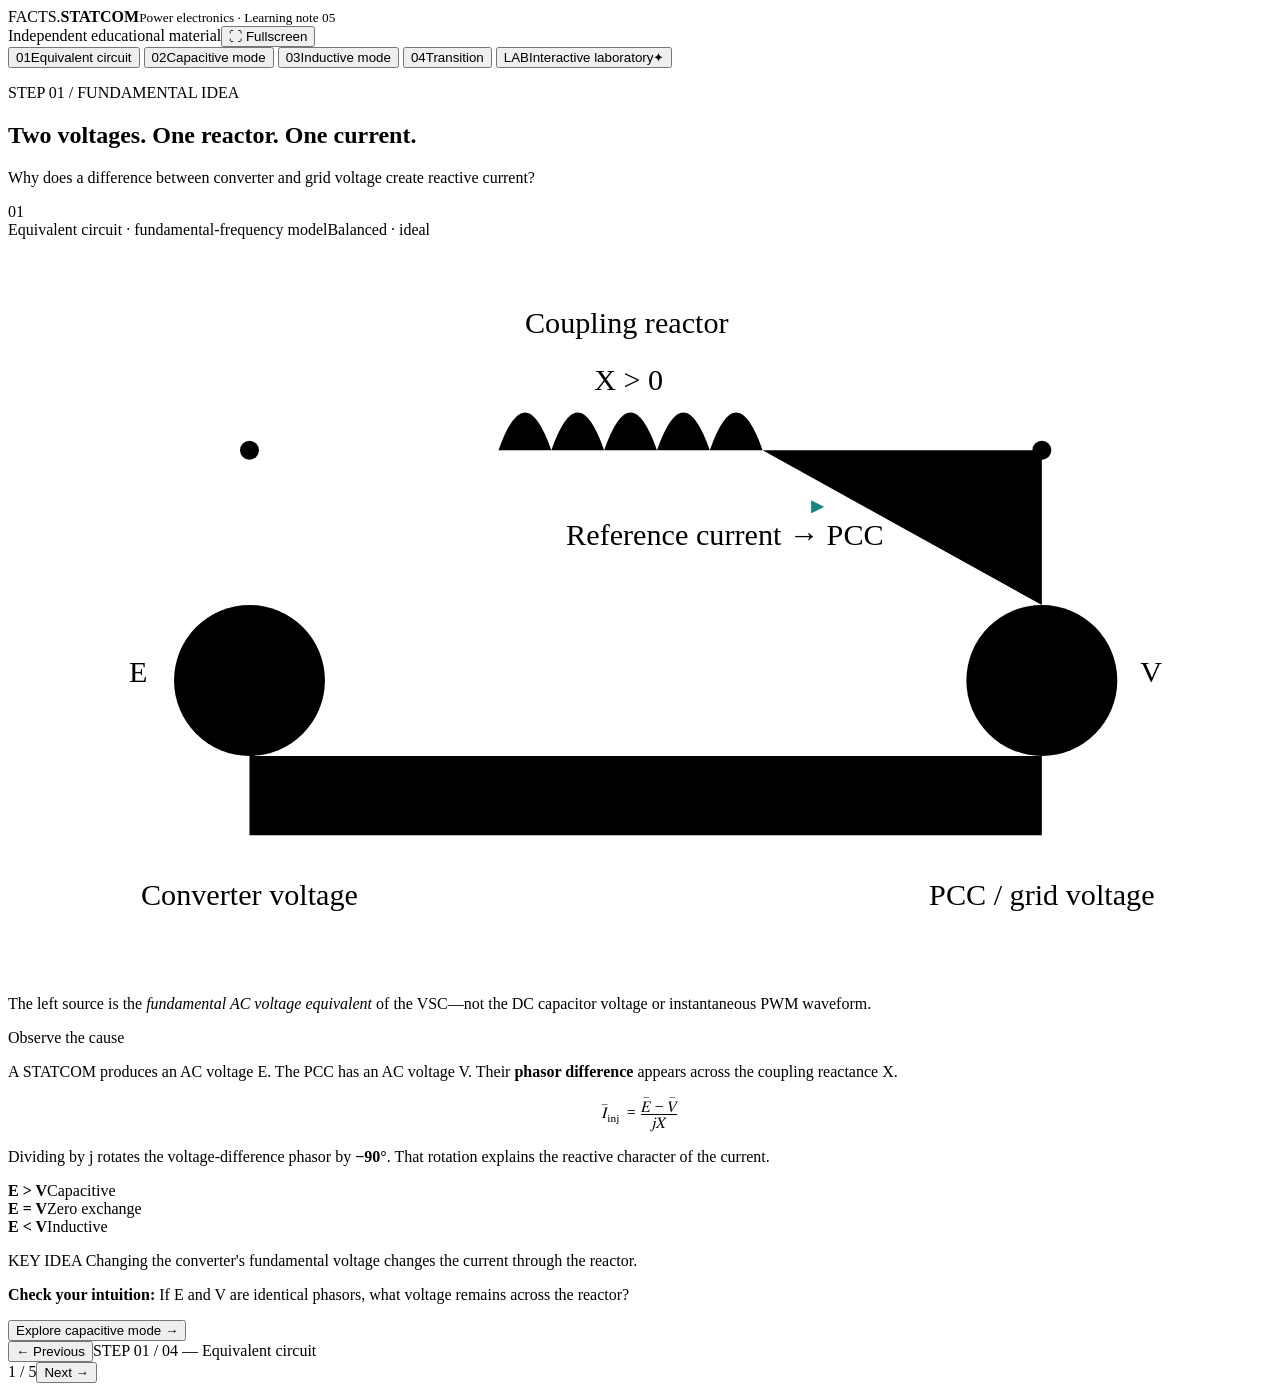
==== docs/statcom-capacitive-inductive/source/template.html @ b9e39ce7 "Add four-step illustrated STATCOM lesson and reusable offline HTML lab source" ====
<!doctype html>
<html lang="en">
<head>
<meta charset="utf-8">
<meta name="viewport" content="width=device-width, initial-scale=1, viewport-fit=cover">
<meta name="color-scheme" content="light">
<meta name="description" content="Standalone, offline four-step STATCOM lesson with a synchronized interactive circuit, phasors, and fundamental waveforms.">
<title>Understanding STATCOM · Capacitive &amp; Inductive Operation</title>
<style>
/* INLINE_STYLES */
</style>
</head>
<body>
<div class="app-shell">
<header class="masthead">
  <div class="brand" aria-label="FACTS engineering learning note"><span class="brand-block">FACTS<span class="brand-dot">.</span></span><span class="brand-copy"><b>STATCOM</b><small>Power electronics · Learning note 05</small></span></div>
  <div class="masthead-right"><span class="independent">Independent educational material</span><button class="top-action" id="btn-fullscreen" type="button" title="Toggle fullscreen">⛶ <span>Fullscreen</span></button></div>
</header>
<nav class="lesson-nav" aria-label="Lesson sections">
  <button class="nav-step active" data-section="0" aria-current="step"><span class="nav-num">01</span><span>Equivalent circuit</span></button>
  <button class="nav-step" data-section="1"><span class="nav-num">02</span><span>Capacitive mode</span></button>
  <button class="nav-step" data-section="2"><span class="nav-num">03</span><span>Inductive mode</span></button>
  <button class="nav-step" data-section="3"><span class="nav-num">04</span><span>Transition</span></button>
  <button class="nav-step lab-nav" data-section="4"><span class="nav-num">LAB</span><span>Interactive laboratory</span><span class="lab-star">✦</span></button>
</nav>
<main class="main" id="content">
<!-- SECTION 1 -->
<section class="lesson-section active" data-section="0" aria-labelledby="title-step1">
  <div class="section-head"><div><p class="eyebrow">STEP 01 / FUNDAMENTAL IDEA</p><h1 id="title-step1">Two voltages. One reactor. One current.</h1><p class="question">Why does a difference between converter and grid voltage create reactive current?</p></div><span class="step-icon">01</span></div>
  <div class="two-cols large-left">
    <article class="surface circuit-intro"><div class="surface-title"><span>Equivalent circuit · fundamental-frequency model</span><span class="muted-tag">Balanced · ideal</span></div><svg class="intro-circuit" viewBox="0 0 670 390" role="img" aria-label="Equivalent circuit with converter fundamental source E on the left, coupling inductor X in series, and PCC source V on the right sharing the ground return">
      <defs><marker id="ref-arrow-step" viewBox="0 0 10 10" refX="9" refY="5" markerWidth="7" markerHeight="7" orient="auto-start-reverse"><path d="M0 0 L10 5 L0 10z" fill="#16877c"/></marker></defs>
      <g class="intro-wire"><path d="M128 112 H260 M400 112 H548 V194 M128 112 V194 M128 274 V316 H548 V274" /></g>
      <path class="intro-coil" d="M260 112 Q274 72 288 112 Q302 72 316 112 Q330 72 344 112 Q358 72 372 112 Q386 72 400 112" />
      <circle cx="128" cy="234" r="40" class="source-disc"/><circle cx="548" cy="234" r="40" class="source-disc"/>
      <path class="intro-sine" d="M103 234 C111 209 119 209 128 234 S145 259 153 234 M523 234 C531 209 539 209 548 234 S565 259 573 234"/>
      <circle class="elect-node" cx="128" cy="112" r="5"/><circle class="elect-node" cx="548" cy="112" r="5"/>
      <path d="M338 142 H432" class="intro-current" marker-end="url(#ref-arrow-step)"/>
      <text class="svg-body" x="380" y="162" text-anchor="middle">Reference current → PCC</text>
      <text class="svg-label" x="328" y="50" text-anchor="middle">Coupling reactor</text>
      <text class="svg-math" x="329" y="80" text-anchor="middle">X &gt; 0</text>
      <text class="svg-label" x="128" y="353" text-anchor="middle">Converter voltage</text>
      <text class="svg-label" x="548" y="353" text-anchor="middle">PCC / grid voltage</text>
      <text class="svg-math" x="69" y="235" text-anchor="middle">E</text><text class="svg-math" x="606" y="235" text-anchor="middle">V</text>
      <text class="svg-body" x="340" y="303" text-anchor="middle">Common reference / return</text>
    </svg><p class="figure-note">The left source is the <em>fundamental AC voltage equivalent</em> of the VSC—not the DC capacitor voltage or instantaneous PWM waveform.</p></article>
    <div class="explain-column">
      <article class="surface lesson-body"><div class="mini-eyebrow">Observe the cause</div><p>A STATCOM produces an AC voltage <span class="var">E</span>. The PCC has an AC voltage <span class="var">V</span>. Their <b>phasor difference</b> appears across the coupling reactance <span class="var">X</span>.</p>
        <div class="formula"><math display="block"><mrow><msub><mover><mi>I</mi><mo>¯</mo></mover><mtext>inj</mtext></msub><mo>=</mo><mfrac><mrow><mover><mi>E</mi><mo>¯</mo></mover><mo>−</mo><mover><mi>V</mi><mo>¯</mo></mover></mrow><mrow><mi>j</mi><mi>X</mi></mrow></mfrac></mrow></math></div>
        <p>Dividing by <span class="var">j</span> rotates the voltage-difference phasor by <b>−90°</b>. That rotation explains the reactive character of the current.</p></article>
      <div class="three-signs"><div><strong><span class="var">E</span> &gt; <span class="var">V</span></strong><span class="mode-cap">Capacitive</span></div><div><strong><span class="var">E</span> = <span class="var">V</span></strong><span>Zero exchange</span></div><div><strong><span class="var">E</span> &lt; <span class="var">V</span></strong><span class="mode-ind">Inductive</span></div></div>
      <p class="key-point"><span class="key-mark">KEY IDEA</span> Changing the converter's fundamental voltage changes the current through the reactor.</p>
    </div>
  </div>
  <div class="action-strip"><p><b>Check your intuition:</b> If <span class="var">E</span> and <span class="var">V</span> are identical phasors, what voltage remains across the reactor?</p><button class="next-inline" data-next="1">Explore capacitive mode <span aria-hidden="true">→</span></button></div>
</section>
<!-- SECTION 2 -->
<section class="lesson-section" data-section="1" aria-labelledby="title-step2" hidden>
  <div class="section-head"><div><p class="eyebrow">STEP 02 / INJECTION</p><h1 id="title-step2">Higher converter voltage → capacitive support</h1><p class="question">Why does the STATCOM supply reactive power when <span class="var">E</span> is greater than <span class="var">V</span>?</p></div><span class="mode-pill capacitive">CAPACITIVE · Q &gt; 0</span></div>
  <div class="case-banner"><div><small>CONVERTER</small><strong><span class="var">E</span> = 1.10 <span class="unit">pu</span></strong></div><div><small>PCC</small><strong><span class="var">V</span> = 1.00 <span class="unit">pu</span></strong></div><div><small>REACTANCE</small><strong><span class="var">X</span> = 0.20 <span class="unit">pu</span></strong></div><div><small>REACTIVE POWER</small><strong class="good"><span class="var">Q</span><sub>inj</sub> = +0.50 <span class="unit">pu</span></strong></div></div>
  <div class="two-figures"><figure class="surface teaching-figure"><figcaption>01 <b>Watch the phasors</b><span>Injected current points down (−90°).</span></figcaption><img src="__ASSET_PHASOR_CAPACITIVE__" alt="Original capacitive phasor diagram, E longer than V and injected current along negative imaginary axis" loading="lazy"></figure><figure class="surface teaching-figure"><figcaption>02 <b>Watch the waveforms</b><span>Current is shifted −90° from PCC voltage.</span></figcaption><img src="__ASSET_WAVEFORMS_CAPACITIVE__" alt="Original fundamental waveforms in capacitive operation with converter voltage amplitude above PCC voltage" loading="lazy"></figure></div>
  <div class="interpretation"><div class="explain-flow"><b>Higher <span class="var">E</span></b><span>→</span><b>Positive <span class="var">E</span> − <span class="var">V</span></b><span>→</span><b>Downward <span class="var">I</span><sub>inj</sub> phasor</b><span>→</span><b class="good">Reactive support</b></div><p><b>Current reference matters:</b> these figures define injected current <em>from converter to PCC</em>. Its −90° angle is correct for this reference. Reversing the current reference also reverses the current phasor.</p></div>
</section>
<!-- SECTION 3 -->
<section class="lesson-section" data-section="2" aria-labelledby="title-step3" hidden>
  <div class="section-head"><div><p class="eyebrow">STEP 03 / ABSORPTION</p><h1 id="title-step3">Lower converter voltage → inductive absorption</h1><p class="question">What changes if the converter's fundamental voltage falls below the PCC voltage?</p></div><span class="mode-pill inductive">INDUCTIVE · Q &lt; 0</span></div>
  <div class="case-banner"><div><small>CONVERTER</small><strong><span class="var">E</span> = 0.90 <span class="unit">pu</span></strong></div><div><small>PCC</small><strong><span class="var">V</span> = 1.00 <span class="unit">pu</span></strong></div><div><small>REACTANCE</small><strong><span class="var">X</span> = 0.20 <span class="unit">pu</span></strong></div><div><small>REACTIVE POWER</small><strong class="bad"><span class="var">Q</span><sub>inj</sub> = −0.50 <span class="unit">pu</span></strong></div></div>
  <div class="two-figures"><figure class="surface teaching-figure"><figcaption>01 <b>Compare the phasors</b><span>Injected current now points up (+90°).</span></figcaption><img src="__ASSET_PHASOR_INDUCTIVE__" alt="Original inductive phasor diagram, E shorter than V and injected current along positive imaginary axis" loading="lazy"></figure><figure class="surface teaching-figure"><figcaption>02 <b>Compare the waveforms</b><span>Current phase flips by 180° relative to the capacitive case.</span></figcaption><img src="__ASSET_WAVEFORMS_INDUCTIVE__" alt="Original fundamental waveforms in inductive operation with converter voltage amplitude below PCC voltage" loading="lazy"></figure></div>
  <div class="interpretation"><div class="explain-flow"><b>Lower <span class="var">E</span></b><span>→</span><b>Negative <span class="var">E</span> − <span class="var">V</span></b><span>→</span><b>Upward <span class="var">I</span><sub>inj</sub> phasor</b><span>→</span><b class="ind-text">Reactive absorption</b></div><p><b>Only one input changed:</b> <span class="var">E</span> dropped from 1.10 to 0.90 <span class="unit">pu</span>. The PCC voltage, coupling reactance, phase angle, and current reference remain the same.</p></div>
</section>
<!-- SECTION 4 -->
<section class="lesson-section" data-section="3" aria-labelledby="title-step4" hidden>
  <div class="section-head"><div><p class="eyebrow">STEP 04 / CONNECT THE MODES</p><h1 id="title-step4">Reactive power varies continuously with <span class="var">E</span></h1><p class="question">What happens when <span class="var">E</span> passes smoothly through the PCC voltage?</p></div><span class="step-icon">04</span></div>
  <div class="formula formula-strip"><math display="block"><mrow><msub><mi>Q</mi><mtext>inj</mtext></msub><mo>=</mo><mfrac><mrow><mi>V</mi><mo>(</mo><mi>E</mi><mo>−</mo><mi>V</mi><mo>)</mo></mrow><mi>X</mi></mfrac><mspace width="1em"/><mo>,</mo><mspace width="1em"/><msub><mi>I</mi><mtext>cap</mtext></msub><mo>=</mo><mfrac><mrow><mi>E</mi><mo>−</mo><mi>V</mi></mrow><mi>X</mi></mfrac></mrow></math><span>For <span class="var">δ</span> = 0°, no losses, and constant <span class="var">V</span> and <span class="var">X</span>.</span></div>
  <div class="two-figures transition-figures"><figure class="surface teaching-figure"><figcaption><b>Reactive power versus converter voltage</b><span>Follow the sign of Q.</span></figcaption><img src="__ASSET_REACTIVE_POWER_VS_E__" alt="Original graph of reactive power versus converter voltage, with zero crossing at E equals V and out of rating segments dashed" loading="lazy"></figure><figure class="surface teaching-figure"><figcaption><b>Reactive current versus converter voltage</b><span>Follow the reversal of current.</span></figcaption><img src="__ASSET_REACTIVE_CURRENT_VS_E__" alt="Original graph of reactive current versus converter voltage and converter current rating" loading="lazy"></figure></div>
  <div class="three-signs transition-meaning"><div><strong>0.90 <span class="unit">pu</span></strong><span class="mode-ind">−0.50 pu · absorbs Q</span></div><div><strong>1.00 <span class="unit">pu</span></strong><span>0.00 pu · no exchange</span></div><div><strong>1.10 <span class="unit">pu</span></strong><span class="mode-cap">+0.50 pu · supplies Q</span></div></div>
  <p class="figure-note wide-note">Solid curve = within the chosen current rating. Dashed = ideal equation would request more current than the converter is allowed to supply; the point is <b>not</b> a feasible operating command. The reactive current scalar <span class="var">I</span><sub>cap</sub> equals −Im(<span class="var">I</span><sub>inj</sub>).</p>
</section>
<!-- LAB -->
<section class="lesson-section lab-section" data-section="4" aria-labelledby="title-lab" hidden>
  <div class="section-head lab-head"><div><p class="eyebrow">INTERACTIVE LABORATORY / ONE CONTROL · THREE VIEWS</p><h1 id="title-lab">Move <span class="var">E</span>. Watch the current reverse.</h1><p class="question">Keep the PCC voltage and reactance fixed. Change only the converter's fundamental voltage.</p></div><div class="lab-head-right"><span id="mode-indicator" class="mode-pill capacitive" role="status">CAPACITIVE SUPPORT</span></div></div>
  <div class="lab-toolbar surface"><div class="primary-slider"><label for="slider-E"><b>Converter fundamental voltage</b> <span class="var">E</span> <span class="slider-readout"><output id="out-E">1.100</output> <span class="unit">pu</span></span></label><input id="slider-E" type="range" min="0.75" max="1.25" step="0.001" value="1.10" aria-label="Converter fundamental voltage E in pu"><div class="slider-ranges"><span>0.75 pu</span><span>Pass through <span class="var">E</span> = <span class="var">V</span></span><span>1.25 pu</span></div></div>
  <div class="toolbar-side"><div class="preset-group" role="group" aria-label="Operating case presets"><button type="button" data-preset="ind">Inductive</button><button type="button" data-preset="zero">Neutral</button><button type="button" data-preset="cap" class="selected">Capacitive</button></div><button id="btn-reset" class="reset-button" type="button">↺ Reset</button></div></div>
  <div class="lab-metrics" aria-label="Calculated operating point"><div><small>Injected reactive power</small><strong id="metric-Q">+0.500 <span class="unit">pu</span></strong></div><div><small>Injected current magnitude</small><strong id="metric-I">0.500 <span class="unit">pu</span></strong></div><div><small>Injected current phasor</small><strong id="metric-Iph">−j0.500 <span class="unit">pu</span></strong></div><div><small>Converter rating</small><strong id="metric-rating">Within limit</strong></div></div>
  <div class="lab-triptych">
    <article class="surface lab-card"><div class="card-heading"><b>01 · Equivalent circuit</b><span id="circuit-caption">E &gt; V · capacitive</span></div><svg id="lab-circuit" class="live-svg" viewBox="0 0 500 308" role="img" aria-label="Interactive equivalent circuit"></svg></article>
    <article class="surface lab-card"><div class="card-heading"><b>02 · Phasor diagram</b><span id="phasor-caption">I<sub>inj</sub> = −j0.50 pu</span></div><svg id="lab-phasors" class="live-svg" viewBox="0 0 500 308" role="img" aria-label="Interactive voltage and injected current phasors"></svg></article>
    <article class="surface lab-card"><div class="card-heading"><b>03 · Fundamental waveforms</b><span>One electrical cycle · not PWM</span></div><svg id="lab-waveforms" class="live-svg" viewBox="0 0 500 308" role="img" aria-label="Interactive fundamental converter and PCC voltages and current waveforms"></svg></article>
  </div>
  <div class="lab-bottom"><div class="surface trace-card"><div class="trace-header"><b><span class="var">Q</span><sub>inj</sub> versus <span class="var">E</span></b><span>Solid: within current limit · dashed: outside</span></div><svg id="lab-q-curve" class="trend-svg" viewBox="0 0 590 226" role="img" aria-label="Interactive reactive power versus converter voltage"></svg></div><div class="surface trace-card"><div class="trace-header"><b><span class="var">I</span><sub>cap</sub> versus <span class="var">E</span></b><span>Current sign: + capacitive, − inductive</span></div><svg id="lab-i-curve" class="trend-svg" viewBox="0 0 590 226" role="img" aria-label="Interactive capacitive current versus converter voltage"></svg></div></div>
  <div class="lab-controls-secondary"><div class="cursor-wrap"><button id="btn-play" type="button" class="run-button" aria-label="Animate electrical angle">▶ Animate</button><label for="slider-theta">Instantaneous phase <span class="var">θ</span></label><input id="slider-theta" type="range" min="0" max="360" step="1" value="45"><output id="out-theta">45°</output></div><details id="advanced"><summary>Advanced: <span class="var">V</span>, <span class="var">X</span>, and current rating</summary><div class="advanced-grid"><label>Grid voltage <span class="var">V</span><input id="slider-V" type="range" min="0.85" max="1.15" step="0.001" value="1.0"><output id="out-V">1.000 pu</output></label><label>Coupling reactance <span class="var">X</span><input id="slider-X" type="range" min="0.10" max="0.40" step="0.001" value="0.20"><output id="out-X">0.200 pu</output></label><label>Current limit <span class="var">I</span><sub>max</sub><input id="slider-Imax" type="range" min="0.5" max="1.5" step="0.01" value="1.0"><output id="out-Imax">1.00 pu</output></label></div></details></div>
  <div class="lab-note" id="rating-note">This is a lossless fundamental model with <span class="var">δ</span> = 0°. Positive reactive power means injection into the PCC. Current reference: converter → grid.</div>
</section>
</main>
<footer class="app-footer"><button id="previous" type="button">← Previous</button><span class="footer-message" id="footer-caption">STEP 01 / 04 — Equivalent circuit</span><div class="footer-progress" aria-hidden="true"><span id="progress-meter" style="width:20%"></span></div><span class="footer-counter" id="footer-count">1 / 5</span><button id="next" type="button">Next →</button></footer>
</div>
<script>
/* INLINE_MODEL */
</script>
<script>
/* INLINE_FIGURES */
</script>
<script>
/* INLINE_APP */
</script>
</body>
</html>
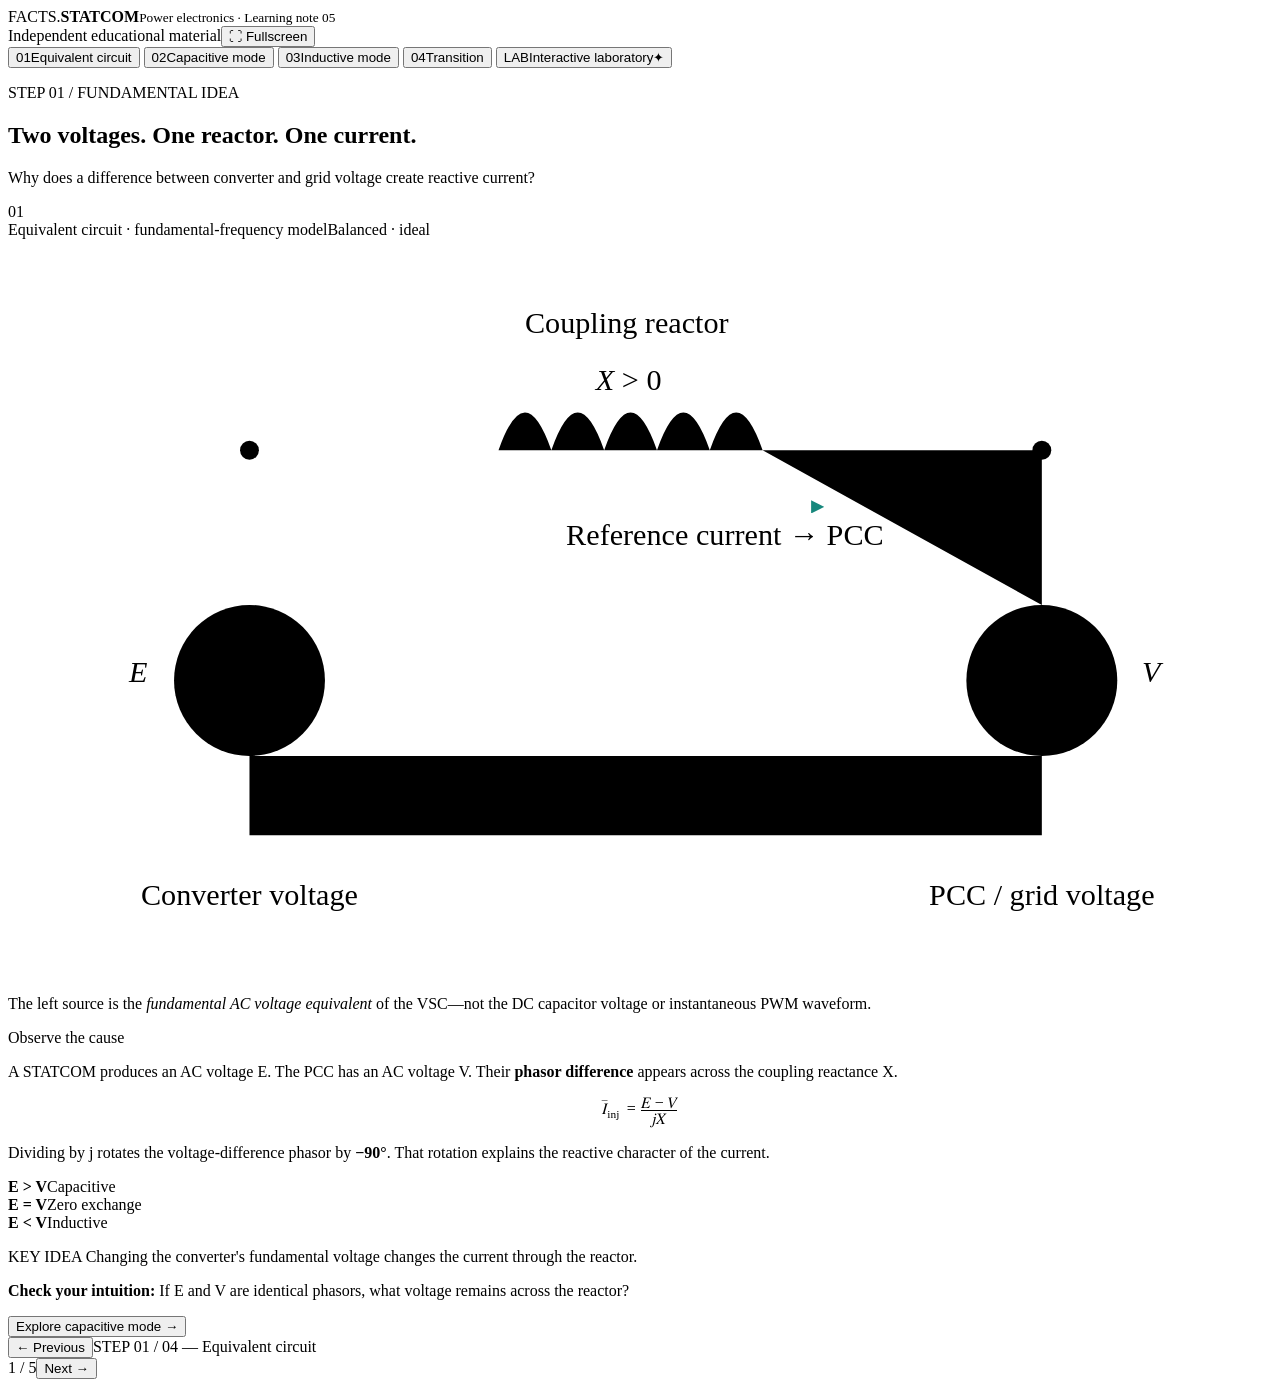
==== commit fab2fecf: "Unify MathML and SVG mathematical typography in STATCOM interactive lesson" ====
--- a/docs/statcom-capacitive-inductive/source/template.html
+++ b/docs/statcom-capacitive-inductive/source/template.html
@@ -38,15 +38,15 @@
       <path d="M338 142 H432" class="intro-current" marker-end="url(#ref-arrow-step)"/>
       <text class="svg-body" x="380" y="162" text-anchor="middle">Reference current → PCC</text>
       <text class="svg-label" x="328" y="50" text-anchor="middle">Coupling reactor</text>
-      <text class="svg-math" x="329" y="80" text-anchor="middle">X &gt; 0</text>
+      <text class="svg-math math-svg-label" x="329" y="80" text-anchor="middle"><tspan data-math-role="var" font-style="italic">X</tspan><tspan data-math-role="roman" font-style="normal"> &gt; 0</tspan></text>
       <text class="svg-label" x="128" y="353" text-anchor="middle">Converter voltage</text>
       <text class="svg-label" x="548" y="353" text-anchor="middle">PCC / grid voltage</text>
-      <text class="svg-math" x="69" y="235" text-anchor="middle">E</text><text class="svg-math" x="606" y="235" text-anchor="middle">V</text>
+      <text class="svg-math math-svg-label" x="69" y="235" text-anchor="middle"><tspan data-math-role="var" font-style="italic">E</tspan></text><text class="svg-math math-svg-label" x="606" y="235" text-anchor="middle"><tspan data-math-role="var" font-style="italic">V</tspan></text>
       <text class="svg-body" x="340" y="303" text-anchor="middle">Common reference / return</text>
     </svg><p class="figure-note">The left source is the <em>fundamental AC voltage equivalent</em> of the VSC—not the DC capacitor voltage or instantaneous PWM waveform.</p></article>
     <div class="explain-column">
       <article class="surface lesson-body"><div class="mini-eyebrow">Observe the cause</div><p>A STATCOM produces an AC voltage <span class="var">E</span>. The PCC has an AC voltage <span class="var">V</span>. Their <b>phasor difference</b> appears across the coupling reactance <span class="var">X</span>.</p>
-        <div class="formula"><math display="block"><mrow><msub><mover><mi>I</mi><mo>¯</mo></mover><mtext>inj</mtext></msub><mo>=</mo><mfrac><mrow><mover><mi>E</mi><mo>¯</mo></mover><mo>−</mo><mover><mi>V</mi><mo>¯</mo></mover></mrow><mrow><mi>j</mi><mi>X</mi></mrow></mfrac></mrow></math></div>
+        <div class="formula"><math display="block"><mrow><msub><mover><mi>I</mi><mo>¯</mo></mover><mtext>inj</mtext></msub><mo>=</mo><mfrac><mrow><mi class="phasor">E</mi><mo>−</mo><mi class="phasor">V</mi></mrow><mrow><mi>j</mi><mi>X</mi></mrow></mfrac></mrow></math></div>
         <p>Dividing by <span class="var">j</span> rotates the voltage-difference phasor by <b>−90°</b>. That rotation explains the reactive character of the current.</p></article>
       <div class="three-signs"><div><strong><span class="var">E</span> &gt; <span class="var">V</span></strong><span class="mode-cap">Capacitive</span></div><div><strong><span class="var">E</span> = <span class="var">V</span></strong><span>Zero exchange</span></div><div><strong><span class="var">E</span> &lt; <span class="var">V</span></strong><span class="mode-ind">Inductive</span></div></div>
       <p class="key-point"><span class="key-mark">KEY IDEA</span> Changing the converter's fundamental voltage changes the current through the reactor.</p>
@@ -56,14 +56,14 @@
 </section>
 <!-- SECTION 2 -->
 <section class="lesson-section" data-section="1" aria-labelledby="title-step2" hidden>
-  <div class="section-head"><div><p class="eyebrow">STEP 02 / INJECTION</p><h1 id="title-step2">Higher converter voltage → capacitive support</h1><p class="question">Why does the STATCOM supply reactive power when <span class="var">E</span> is greater than <span class="var">V</span>?</p></div><span class="mode-pill capacitive">CAPACITIVE · Q &gt; 0</span></div>
+  <div class="section-head"><div><p class="eyebrow">STEP 02 / INJECTION</p><h1 id="title-step2">Higher converter voltage → capacitive support</h1><p class="question">Why does the STATCOM supply reactive power when <span class="var">E</span> is greater than <span class="var">V</span>?</p></div><span class="mode-pill capacitive">CAPACITIVE · <span class="var">Q</span> &gt; 0</span></div>
   <div class="case-banner"><div><small>CONVERTER</small><strong><span class="var">E</span> = 1.10 <span class="unit">pu</span></strong></div><div><small>PCC</small><strong><span class="var">V</span> = 1.00 <span class="unit">pu</span></strong></div><div><small>REACTANCE</small><strong><span class="var">X</span> = 0.20 <span class="unit">pu</span></strong></div><div><small>REACTIVE POWER</small><strong class="good"><span class="var">Q</span><sub>inj</sub> = +0.50 <span class="unit">pu</span></strong></div></div>
   <div class="two-figures"><figure class="surface teaching-figure"><figcaption>01 <b>Watch the phasors</b><span>Injected current points down (−90°).</span></figcaption><img src="__ASSET_PHASOR_CAPACITIVE__" alt="Original capacitive phasor diagram, E longer than V and injected current along negative imaginary axis" loading="lazy"></figure><figure class="surface teaching-figure"><figcaption>02 <b>Watch the waveforms</b><span>Current is shifted −90° from PCC voltage.</span></figcaption><img src="__ASSET_WAVEFORMS_CAPACITIVE__" alt="Original fundamental waveforms in capacitive operation with converter voltage amplitude above PCC voltage" loading="lazy"></figure></div>
   <div class="interpretation"><div class="explain-flow"><b>Higher <span class="var">E</span></b><span>→</span><b>Positive <span class="var">E</span> − <span class="var">V</span></b><span>→</span><b>Downward <span class="var">I</span><sub>inj</sub> phasor</b><span>→</span><b class="good">Reactive support</b></div><p><b>Current reference matters:</b> these figures define injected current <em>from converter to PCC</em>. Its −90° angle is correct for this reference. Reversing the current reference also reverses the current phasor.</p></div>
 </section>
 <!-- SECTION 3 -->
 <section class="lesson-section" data-section="2" aria-labelledby="title-step3" hidden>
-  <div class="section-head"><div><p class="eyebrow">STEP 03 / ABSORPTION</p><h1 id="title-step3">Lower converter voltage → inductive absorption</h1><p class="question">What changes if the converter's fundamental voltage falls below the PCC voltage?</p></div><span class="mode-pill inductive">INDUCTIVE · Q &lt; 0</span></div>
+  <div class="section-head"><div><p class="eyebrow">STEP 03 / ABSORPTION</p><h1 id="title-step3">Lower converter voltage → inductive absorption</h1><p class="question">What changes if the converter's fundamental voltage falls below the PCC voltage?</p></div><span class="mode-pill inductive">INDUCTIVE · <span class="var">Q</span> &lt; 0</span></div>
   <div class="case-banner"><div><small>CONVERTER</small><strong><span class="var">E</span> = 0.90 <span class="unit">pu</span></strong></div><div><small>PCC</small><strong><span class="var">V</span> = 1.00 <span class="unit">pu</span></strong></div><div><small>REACTANCE</small><strong><span class="var">X</span> = 0.20 <span class="unit">pu</span></strong></div><div><small>REACTIVE POWER</small><strong class="bad"><span class="var">Q</span><sub>inj</sub> = −0.50 <span class="unit">pu</span></strong></div></div>
   <div class="two-figures"><figure class="surface teaching-figure"><figcaption>01 <b>Compare the phasors</b><span>Injected current now points up (+90°).</span></figcaption><img src="__ASSET_PHASOR_INDUCTIVE__" alt="Original inductive phasor diagram, E shorter than V and injected current along positive imaginary axis" loading="lazy"></figure><figure class="surface teaching-figure"><figcaption>02 <b>Compare the waveforms</b><span>Current phase flips by 180° relative to the capacitive case.</span></figcaption><img src="__ASSET_WAVEFORMS_INDUCTIVE__" alt="Original fundamental waveforms in inductive operation with converter voltage amplitude below PCC voltage" loading="lazy"></figure></div>
   <div class="interpretation"><div class="explain-flow"><b>Lower <span class="var">E</span></b><span>→</span><b>Negative <span class="var">E</span> − <span class="var">V</span></b><span>→</span><b>Upward <span class="var">I</span><sub>inj</sub> phasor</b><span>→</span><b class="ind-text">Reactive absorption</b></div><p><b>Only one input changed:</b> <span class="var">E</span> dropped from 1.10 to 0.90 <span class="unit">pu</span>. The PCC voltage, coupling reactance, phase angle, and current reference remain the same.</p></div>
@@ -81,10 +81,10 @@
   <div class="section-head lab-head"><div><p class="eyebrow">INTERACTIVE LABORATORY / ONE CONTROL · THREE VIEWS</p><h1 id="title-lab">Move <span class="var">E</span>. Watch the current reverse.</h1><p class="question">Keep the PCC voltage and reactance fixed. Change only the converter's fundamental voltage.</p></div><div class="lab-head-right"><span id="mode-indicator" class="mode-pill capacitive" role="status">CAPACITIVE SUPPORT</span></div></div>
   <div class="lab-toolbar surface"><div class="primary-slider"><label for="slider-E"><b>Converter fundamental voltage</b> <span class="var">E</span> <span class="slider-readout"><output id="out-E">1.100</output> <span class="unit">pu</span></span></label><input id="slider-E" type="range" min="0.75" max="1.25" step="0.001" value="1.10" aria-label="Converter fundamental voltage E in pu"><div class="slider-ranges"><span>0.75 pu</span><span>Pass through <span class="var">E</span> = <span class="var">V</span></span><span>1.25 pu</span></div></div>
   <div class="toolbar-side"><div class="preset-group" role="group" aria-label="Operating case presets"><button type="button" data-preset="ind">Inductive</button><button type="button" data-preset="zero">Neutral</button><button type="button" data-preset="cap" class="selected">Capacitive</button></div><button id="btn-reset" class="reset-button" type="button">↺ Reset</button></div></div>
-  <div class="lab-metrics" aria-label="Calculated operating point"><div><small>Injected reactive power</small><strong id="metric-Q">+0.500 <span class="unit">pu</span></strong></div><div><small>Injected current magnitude</small><strong id="metric-I">0.500 <span class="unit">pu</span></strong></div><div><small>Injected current phasor</small><strong id="metric-Iph">−j0.500 <span class="unit">pu</span></strong></div><div><small>Converter rating</small><strong id="metric-rating">Within limit</strong></div></div>
+  <div class="lab-metrics" aria-label="Calculated operating point"><div><small>Injected reactive power</small><strong id="metric-Q">+0.500 <span class="unit">pu</span></strong></div><div><small>Injected current magnitude</small><strong id="metric-I">0.500 <span class="unit">pu</span></strong></div><div><small>Injected current phasor</small><strong id="metric-Iph">−<span class="var">j</span>0.500 <span class="unit">pu</span></strong></div><div><small>Converter rating</small><strong id="metric-rating">Within limit</strong></div></div>
   <div class="lab-triptych">
     <article class="surface lab-card"><div class="card-heading"><b>01 · Equivalent circuit</b><span id="circuit-caption">E &gt; V · capacitive</span></div><svg id="lab-circuit" class="live-svg" viewBox="0 0 500 308" role="img" aria-label="Interactive equivalent circuit"></svg></article>
-    <article class="surface lab-card"><div class="card-heading"><b>02 · Phasor diagram</b><span id="phasor-caption">I<sub>inj</sub> = −j0.50 pu</span></div><svg id="lab-phasors" class="live-svg" viewBox="0 0 500 308" role="img" aria-label="Interactive voltage and injected current phasors"></svg></article>
+    <article class="surface lab-card"><div class="card-heading"><b>02 · Phasor diagram</b><span id="phasor-caption"><span class="var">I</span><sub>inj</sub> = −<span class="var">j</span>0.50 pu</span></div><svg id="lab-phasors" class="live-svg" viewBox="0 0 500 308" role="img" aria-label="Interactive voltage and injected current phasors"></svg></article>
     <article class="surface lab-card"><div class="card-heading"><b>03 · Fundamental waveforms</b><span>One electrical cycle · not PWM</span></div><svg id="lab-waveforms" class="live-svg" viewBox="0 0 500 308" role="img" aria-label="Interactive fundamental converter and PCC voltages and current waveforms"></svg></article>
   </div>
   <div class="lab-bottom"><div class="surface trace-card"><div class="trace-header"><b><span class="var">Q</span><sub>inj</sub> versus <span class="var">E</span></b><span>Solid: within current limit · dashed: outside</span></div><svg id="lab-q-curve" class="trend-svg" viewBox="0 0 590 226" role="img" aria-label="Interactive reactive power versus converter voltage"></svg></div><div class="surface trace-card"><div class="trace-header"><b><span class="var">I</span><sub>cap</sub> versus <span class="var">E</span></b><span>Current sign: + capacitive, − inductive</span></div><svg id="lab-i-curve" class="trend-svg" viewBox="0 0 590 226" role="img" aria-label="Interactive capacitive current versus converter voltage"></svg></div></div>
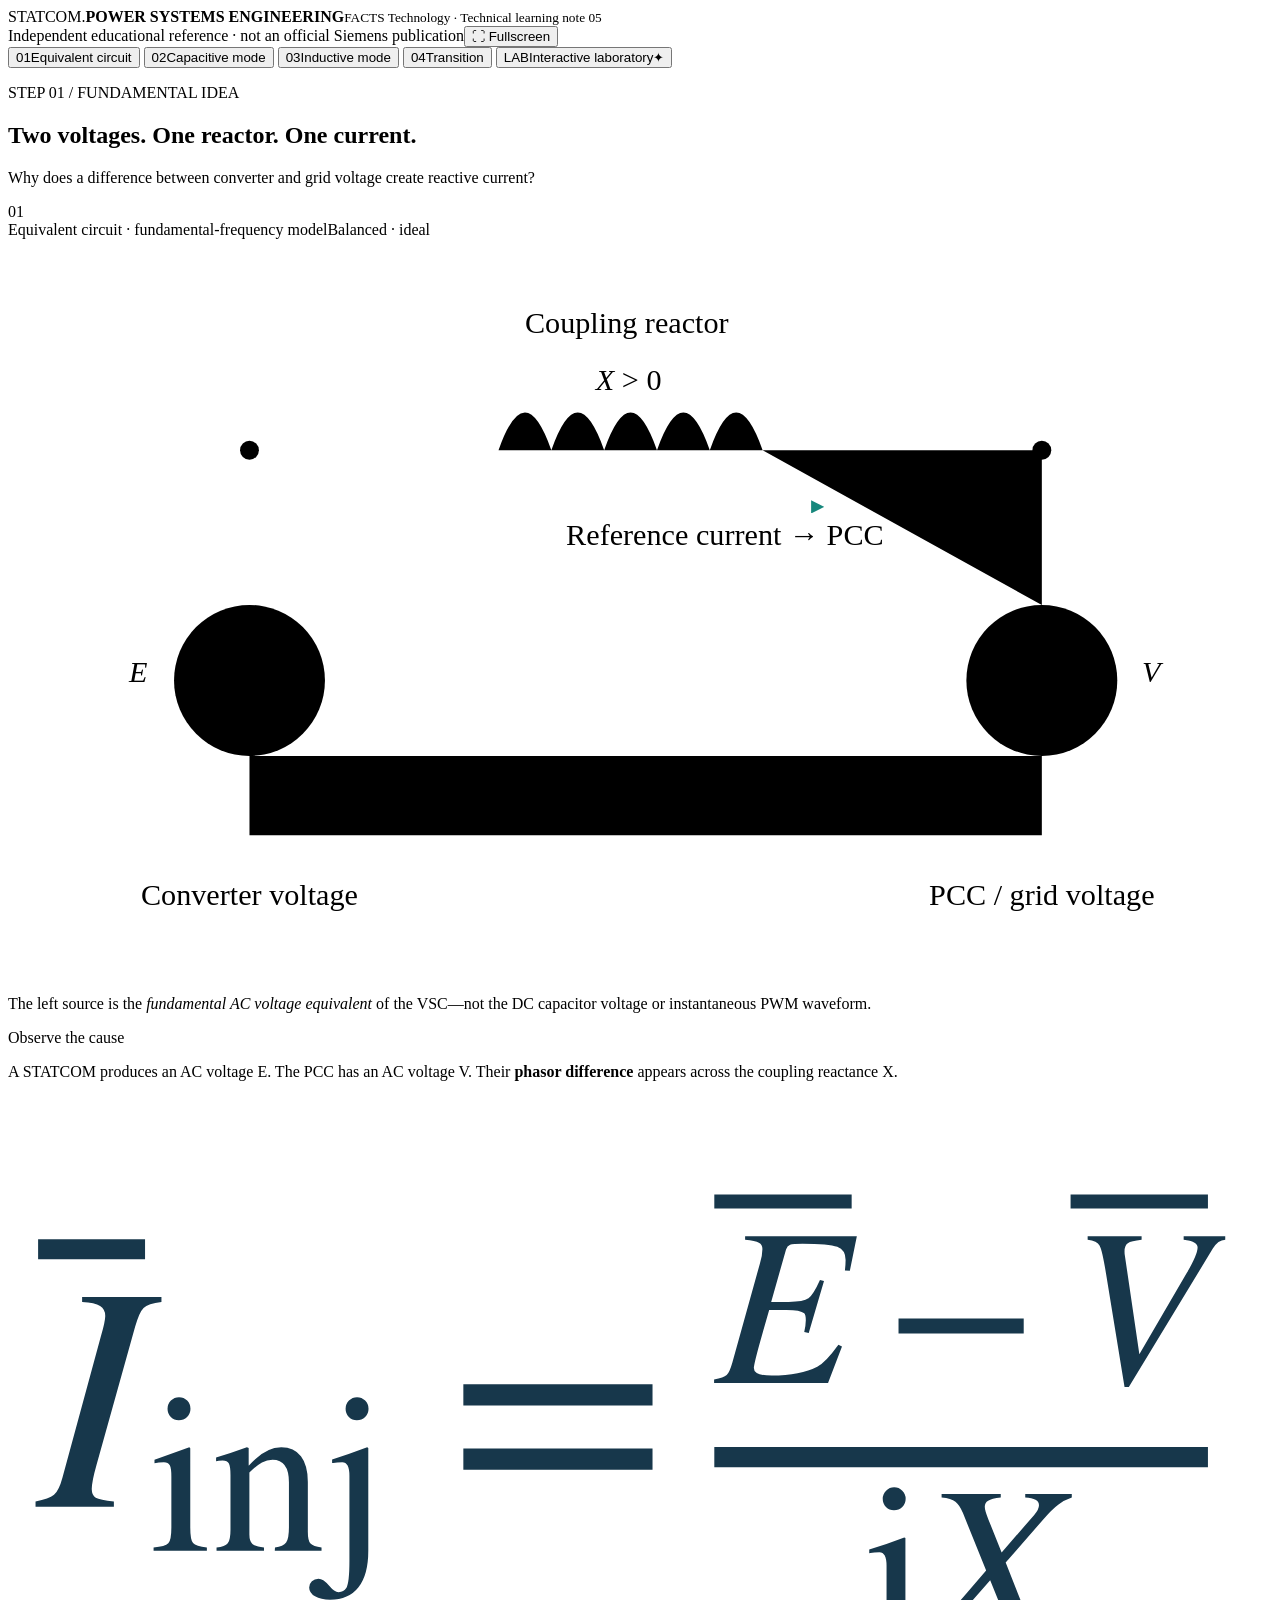
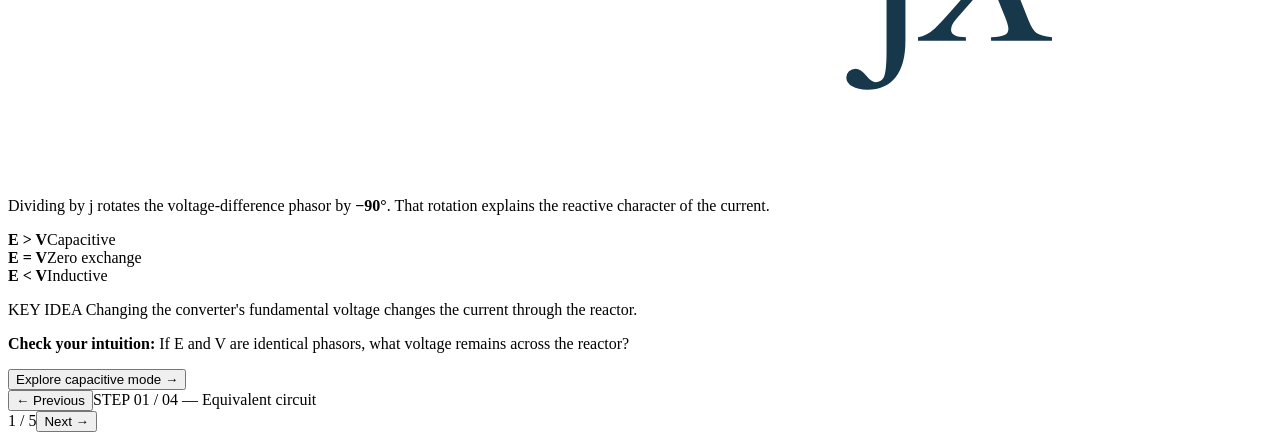
==== commit 2bb24bc0: "Polish STATCOM lesson with vector mathematical equations and engineering-document design" ====
--- a/docs/statcom-capacitive-inductive/source/template.html
+++ b/docs/statcom-capacitive-inductive/source/template.html
@@ -4,18 +4,16 @@
 <meta charset="utf-8">
 <meta name="viewport" content="width=device-width, initial-scale=1, viewport-fit=cover">
 <meta name="color-scheme" content="light">
+<meta name="generator" content="STATCOM Engineering Learning Notes · Independent technical visual system">
 <meta name="description" content="Standalone, offline four-step STATCOM lesson with a synchronized interactive circuit, phasors, and fundamental waveforms.">
-<title>Understanding STATCOM · Capacitive &amp; Inductive Operation</title>
+<title>STATCOM | Capacitive and Inductive Operation — Engineering Learning Note</title>
 <style>
 /* INLINE_STYLES */
 </style>
 </head>
 <body>
 <div class="app-shell">
-<header class="masthead">
-  <div class="brand" aria-label="FACTS engineering learning note"><span class="brand-block">FACTS<span class="brand-dot">.</span></span><span class="brand-copy"><b>STATCOM</b><small>Power electronics · Learning note 05</small></span></div>
-  <div class="masthead-right"><span class="independent">Independent educational material</span><button class="top-action" id="btn-fullscreen" type="button" title="Toggle fullscreen">⛶ <span>Fullscreen</span></button></div>
-</header>
+<header class="masthead" role="banner"><div class="brand" aria-label="STATCOM engineering learning note"><span class="brand-block">STATCOM<span class="brand-dot">.</span></span><span class="brand-copy"><b>POWER SYSTEMS ENGINEERING</b><small>FACTS Technology · Technical learning note 05</small></span></div><div class="masthead-right"><span class="independent">Independent educational reference · not an official Siemens publication</span><button class="top-action" id="btn-fullscreen" type="button" title="Toggle fullscreen">⛶ <span>Fullscreen</span></button></div></header>
 <nav class="lesson-nav" aria-label="Lesson sections">
   <button class="nav-step active" data-section="0" aria-current="step"><span class="nav-num">01</span><span>Equivalent circuit</span></button>
   <button class="nav-step" data-section="1"><span class="nav-num">02</span><span>Capacitive mode</span></button>
@@ -46,7 +44,46 @@
     </svg><p class="figure-note">The left source is the <em>fundamental AC voltage equivalent</em> of the VSC—not the DC capacitor voltage or instantaneous PWM waveform.</p></article>
     <div class="explain-column">
       <article class="surface lesson-body"><div class="mini-eyebrow">Observe the cause</div><p>A STATCOM produces an AC voltage <span class="var">E</span>. The PCC has an AC voltage <span class="var">V</span>. Their <b>phasor difference</b> appears across the coupling reactance <span class="var">X</span>.</p>
-        <div class="formula"><math display="block"><mrow><msub><mover><mi>I</mi><mo>¯</mo></mover><mtext>inj</mtext></msub><mo>=</mo><mfrac><mrow><mi class="phasor">E</mi><mo>−</mo><mi class="phasor">V</mi></mrow><mrow><mi>j</mi><mi>X</mi></mrow></mfrac></mrow></math></div>
+        <div class="formula"><svg xmlns:xlink="http://www.w3.org/1999/xlink" xmlns="http://www.w3.org/2000/svg" viewBox="0 0 133.814916 72.06633" version="1.1" class="equation-art equation-art--main" role="img" aria-label="Phasor injected current equals converter fundamental voltage minus PCC voltage, divided by j X" focusable="false">
+ <defs>
+  <style type="text/css">*{stroke-linejoin: round; stroke-linecap: butt}</style>
+ </defs>
+ <g id="math-eq-0-figure_1">
+  <g id="math-eq-0-patch_1">
+   <path d="M 0 72.06633  L 133.814916 72.06633  L 133.814916 0  L 0 0  L 0 72.06633  z " style="fill: none"/>
+  </g>
+  <g id="math-eq-0-text_1">
+   <!-- $\overline{I}_{\mathrm{inj}}=\frac{\overline{E}-\overline{V}}{\mathrm{j}X}$ -->
+   <g style="fill: #17374b" transform="translate(3.186069 43.853165) scale(0.34 -0.34)">
+    <defs>
+     <path id="math-eq-0-STIXGeneral-Italic-49" d="M 2458 4179  L 2458 4077  Q 2189 4045 2102 3961  Q 2016 3878 1933 3584  L 1165 838  Q 1069 499 1069 352  Q 1069 224 1149 179  Q 1229 134 1510 102  L 1510 0  L -51 0  L -51 102  Q 218 154 317 237  Q 416 320 486 582  L 1254 3405  Q 1338 3699 1338 3802  Q 1338 3930 1235 3997  Q 1133 4064 877 4077  L 877 4179  L 2458 4179  z " transform="scale(0.015625)"/>
+     <path id="math-eq-0-STIXGeneral-Regular-69" d="M 1152 4045  Q 1152 3904 1056 3811  Q 960 3718 819 3718  Q 685 3718 592 3811  Q 499 3904 499 4045  Q 499 4179 595 4275  Q 691 4371 826 4371  Q 966 4371 1059 4275  Q 1152 4179 1152 4045  z M 1619 0  L 102 0  L 102 96  Q 435 115 521 211  Q 608 307 608 666  L 608 2118  Q 608 2342 563 2432  Q 518 2522 397 2522  Q 243 2522 128 2490  L 128 2592  L 1120 2944  L 1146 2918  L 1146 672  Q 1146 314 1226 218  Q 1306 122 1619 96  L 1619 0  z " transform="scale(0.015625)"/>
+     <path id="math-eq-0-STIXGeneral-Regular-6e" d="M 3104 0  L 1773 0  L 1779 96  Q 2016 115 2096 233  Q 2176 352 2176 672  L 2176 1946  Q 2176 2592 1709 2592  Q 1549 2592 1408 2515  Q 1267 2438 1050 2227  L 1050 461  Q 1050 269 1136 192  Q 1222 115 1466 96  L 1466 0  L 115 0  L 115 96  Q 358 115 435 214  Q 512 314 512 602  L 512 2157  Q 512 2394 467 2483  Q 422 2573 288 2573  Q 160 2573 102 2547  L 102 2656  Q 550 2784 979 2944  L 1030 2925  L 1030 2426  L 1037 2426  Q 1491 2944 1958 2944  Q 2323 2944 2518 2688  Q 2714 2432 2714 1958  L 2714 544  Q 2714 288 2790 205  Q 2867 122 3104 96  L 3104 0  z " transform="scale(0.015625)"/>
+     <path id="math-eq-0-STIXGeneral-Regular-6a" d="M 1242 4045  Q 1242 3904 1146 3811  Q 1050 3718 909 3718  Q 774 3718 681 3811  Q 589 3904 589 4045  Q 589 4179 685 4275  Q 781 4371 915 4371  Q 1050 4371 1146 4275  Q 1242 4179 1242 4045  z M 1235 2925  L 1235 0  Q 1235 -685 956 -1040  Q 678 -1395 147 -1395  Q -115 -1395 -281 -1296  Q -448 -1197 -448 -1043  Q -448 -941 -371 -867  Q -294 -794 -186 -794  Q -38 -794 122 -998  Q 269 -1178 390 -1178  Q 538 -1178 608 -1062  Q 698 -902 698 -288  L 698 2138  Q 698 2522 493 2522  Q 339 2522 237 2502  L 205 2496  L 205 2598  Q 717 2758 1203 2944  L 1235 2925  z " transform="scale(0.015625)"/>
+     <path id="math-eq-0-STIXGeneral-Regular-3d" d="M 4077 2048  L 307 2048  L 307 2470  L 4077 2470  L 4077 2048  z M 4077 768  L 307 768  L 307 1190  L 4077 1190  L 4077 768  z " transform="scale(0.015625)"/>
+     <path id="math-eq-0-STIXGeneral-Italic-45" d="M 4058 4179  L 3859 3194  L 3718 3206  Q 3738 3366 3738 3501  Q 3738 3789 3501 3878  Q 3264 3968 2509 3968  Q 2240 3968 2157 3939  Q 2074 3910 2042 3802  L 1619 2310  L 2118 2310  Q 2541 2310 2681 2412  Q 2822 2515 3008 2931  L 3123 2906  L 2688 1421  L 2560 1453  Q 2605 1651 2605 1786  Q 2605 1939 2560 1984  Q 2451 2080 2061 2080  L 1562 2080  L 1357 1363  Q 1126 550 1126 429  Q 1126 211 1632 211  Q 2458 211 2931 461  Q 3174 589 3533 1088  L 3635 1037  L 3238 0  L -6 0  L -6 102  Q 269 154 352 227  Q 435 301 512 576  L 1299 3405  Q 1370 3642 1370 3814  Q 1370 3942 1270 3996  Q 1171 4051 877 4077  L 877 4179  L 4058 4179  z " transform="scale(0.015625)"/>
+     <path id="math-eq-0-STIXGeneral-Regular-2212" d="M 3974 1408  L 410 1408  L 410 1830  L 3974 1830  L 3974 1408  z " transform="scale(0.015625)"/>
+     <path id="math-eq-0-STIXGeneral-Italic-56" d="M 4403 4179  L 4403 4077  Q 4198 4070 4045 3821  L 1658 -115  L 1536 -115  L 1011 3104  Q 902 3776 828 3910  Q 755 4045 486 4077  L 486 4179  L 2022 4179  L 2022 4077  Q 1722 4045 1629 3981  Q 1536 3917 1536 3750  Q 1536 3686 1542 3654  L 1958 819  L 3302 3123  Q 3616 3661 3616 3859  Q 3616 4032 3219 4077  L 3219 4179  L 4403 4179  z " transform="scale(0.015625)"/>
+     <path id="math-eq-0-STIXGeneral-Italic-58" d="M 4192 4179  L 4192 4077  Q 3981 4006 3805 3875  Q 3629 3744 3392 3469  L 2310 2227  L 2957 595  Q 3072 307 3187 224  Q 3302 141 3629 102  L 3629 0  L 1894 0  L 1894 102  Q 2170 109 2278 163  Q 2387 218 2387 339  Q 2387 442 2298 666  L 1869 1722  L 902 621  Q 755 454 755 314  Q 755 102 1178 102  L 1178 0  L -186 0  L -186 102  Q 70 147 300 361  Q 531 576 1222 1382  L 1754 2003  L 1094 3635  Q 998 3872 880 3961  Q 762 4051 486 4077  L 486 4179  L 2170 4179  L 2170 4077  Q 1907 4045 1811 3990  Q 1715 3936 1715 3814  Q 1715 3706 1818 3456  L 2195 2515  L 3123 3584  Q 3258 3738 3258 3859  Q 3258 4058 2867 4077  L 2867 4179  L 4192 4179  z " transform="scale(0.015625)"/>
+    </defs>
+    <use xlink:href="#math-eq-0-STIXGeneral-Italic-49" transform="translate(0 1.4125)"/>
+    <use xlink:href="#math-eq-0-STIXGeneral-Regular-69" transform="translate(34.843269 -12.315625) scale(0.7)"/>
+    <use xlink:href="#math-eq-0-STIXGeneral-Regular-6e" transform="translate(54.30326 -12.315625) scale(0.7)"/>
+    <use xlink:href="#math-eq-0-STIXGeneral-Regular-6a" transform="translate(89.30325 -12.315625) scale(0.7)"/>
+    <use xlink:href="#math-eq-0-STIXGeneral-Regular-3d" transform="translate(127.612613 0.9125)"/>
+    <use xlink:href="#math-eq-0-STIXGeneral-Italic-45" transform="translate(210.552594 39.917188) scale(0.7)"/>
+    <use xlink:href="#math-eq-0-STIXGeneral-Regular-2212" transform="translate(263.430585 39.967188) scale(0.7)"/>
+    <use xlink:href="#math-eq-0-STIXGeneral-Italic-56" transform="translate(321.488571 39.917188) scale(0.7)"/>
+    <use xlink:href="#math-eq-0-STIXGeneral-Regular-6a" transform="translate(256.552594 -40.348437) scale(0.7)"/>
+    <use xlink:href="#math-eq-0-STIXGeneral-Italic-58" transform="translate(276.012585 -40.348437) scale(0.7)"/>
+    <path d="M 0 78.459375  L 0 84.709375  L 33.299988 84.709375  L 33.299988 78.459375  L 0 78.459375  z "/>
+    <path d="M 210.552594 94.25  L 210.552594 98.625  L 253.322587 98.625  L 253.322587 94.25  L 210.552594 94.25  z "/>
+    <path d="M 321.488571 94.25  L 321.488571 98.625  L 364.258565 98.625  L 364.258565 94.25  L 321.488571 94.25  z "/>
+    <path d="M 210.552594 13.709375  L 210.552594 19.959375  L 364.258565 19.959375  L 364.258565 13.709375  L 210.552594 13.709375  z "/>
+   </g>
+  </g>
+ </g>
+</svg></div>
         <p>Dividing by <span class="var">j</span> rotates the voltage-difference phasor by <b>−90°</b>. That rotation explains the reactive character of the current.</p></article>
       <div class="three-signs"><div><strong><span class="var">E</span> &gt; <span class="var">V</span></strong><span class="mode-cap">Capacitive</span></div><div><strong><span class="var">E</span> = <span class="var">V</span></strong><span>Zero exchange</span></div><div><strong><span class="var">E</span> &lt; <span class="var">V</span></strong><span class="mode-ind">Inductive</span></div></div>
       <p class="key-point"><span class="key-mark">KEY IDEA</span> Changing the converter's fundamental voltage changes the current through the reactor.</p>
@@ -71,7 +108,61 @@
 <!-- SECTION 4 -->
 <section class="lesson-section" data-section="3" aria-labelledby="title-step4" hidden>
   <div class="section-head"><div><p class="eyebrow">STEP 04 / CONNECT THE MODES</p><h1 id="title-step4">Reactive power varies continuously with <span class="var">E</span></h1><p class="question">What happens when <span class="var">E</span> passes smoothly through the PCC voltage?</p></div><span class="step-icon">04</span></div>
-  <div class="formula formula-strip"><math display="block"><mrow><msub><mi>Q</mi><mtext>inj</mtext></msub><mo>=</mo><mfrac><mrow><mi>V</mi><mo>(</mo><mi>E</mi><mo>−</mo><mi>V</mi><mo>)</mo></mrow><mi>X</mi></mfrac><mspace width="1em"/><mo>,</mo><mspace width="1em"/><msub><mi>I</mi><mtext>cap</mtext></msub><mo>=</mo><mfrac><mrow><mi>E</mi><mo>−</mo><mi>V</mi></mrow><mi>X</mi></mfrac></mrow></math><span>For <span class="var">δ</span> = 0°, no losses, and constant <span class="var">V</span> and <span class="var">X</span>.</span></div>
+  <div class="formula formula-strip"><svg xmlns:xlink="http://www.w3.org/1999/xlink" xmlns="http://www.w3.org/2000/svg" viewBox="0 0 339.382221 57.74769" version="1.1" class="equation-art equation-art--pair" role="img" aria-label="Injected reactive power equals V times E minus V, divided by X; capacitive current equals E minus V, divided by X" focusable="false">
+ <defs>
+  <style type="text/css">*{stroke-linejoin: round; stroke-linecap: butt}</style>
+ </defs>
+ <g id="math-eq-1-figure_1">
+  <g id="math-eq-1-patch_1">
+   <path d="M 0 57.74769  L 339.382221 57.74769  L 339.382221 -0  L 0 -0  L 0 57.74769  z " style="fill: none"/>
+  </g>
+  <g id="math-eq-1-text_1">
+   <!-- $Q_{\mathrm{inj}}=\frac{V(E-V)}{X}\qquad I_{\mathrm{cap}}=\frac{E-V}{X}$ -->
+   <g style="fill: #17374b" transform="translate(8.080529 37.863845) scale(0.31 -0.31)">
+    <defs>
+     <path id="math-eq-1-STIXGeneral-Italic-51" d="M 442 -1082  L 378 -979  Q 749 -717 912 -589  Q 1075 -461 1510 -77  Q 966 32 675 425  Q 384 819 384 1440  Q 384 2035 678 2624  Q 973 3213 1491 3661  Q 2202 4262 3034 4262  Q 3680 4262 4077 3833  Q 4474 3405 4474 2746  Q 4474 1997 4019 1277  Q 3565 557 2835 173  Q 2400 -64 1786 -102  L 1440 -467  L 1600 -467  Q 1824 -467 2387 -595  Q 2938 -730 3098 -730  Q 3443 -730 3673 -624  Q 3904 -518 4173 -237  L 4275 -307  Q 4122 -525 3942 -685  Q 3411 -1165 2720 -1165  Q 2298 -1165 1773 -998  Q 1421 -883 1178 -883  Q 800 -883 442 -1082  z M 3802 3072  Q 3802 3526 3581 3788  Q 3360 4051 2976 4051  Q 2272 4051 1734 3251  Q 1446 2822 1251 2230  Q 1056 1638 1056 1171  Q 1056 691 1273 400  Q 1491 109 1850 109  Q 2579 109 3117 902  Q 3411 1350 3606 1964  Q 3802 2579 3802 3072  z " transform="scale(0.015625)"/>
+     <path id="math-eq-1-STIXGeneral-Regular-69" d="M 1152 4045  Q 1152 3904 1056 3811  Q 960 3718 819 3718  Q 685 3718 592 3811  Q 499 3904 499 4045  Q 499 4179 595 4275  Q 691 4371 826 4371  Q 966 4371 1059 4275  Q 1152 4179 1152 4045  z M 1619 0  L 102 0  L 102 96  Q 435 115 521 211  Q 608 307 608 666  L 608 2118  Q 608 2342 563 2432  Q 518 2522 397 2522  Q 243 2522 128 2490  L 128 2592  L 1120 2944  L 1146 2918  L 1146 672  Q 1146 314 1226 218  Q 1306 122 1619 96  L 1619 0  z " transform="scale(0.015625)"/>
+     <path id="math-eq-1-STIXGeneral-Regular-6e" d="M 3104 0  L 1773 0  L 1779 96  Q 2016 115 2096 233  Q 2176 352 2176 672  L 2176 1946  Q 2176 2592 1709 2592  Q 1549 2592 1408 2515  Q 1267 2438 1050 2227  L 1050 461  Q 1050 269 1136 192  Q 1222 115 1466 96  L 1466 0  L 115 0  L 115 96  Q 358 115 435 214  Q 512 314 512 602  L 512 2157  Q 512 2394 467 2483  Q 422 2573 288 2573  Q 160 2573 102 2547  L 102 2656  Q 550 2784 979 2944  L 1030 2925  L 1030 2426  L 1037 2426  Q 1491 2944 1958 2944  Q 2323 2944 2518 2688  Q 2714 2432 2714 1958  L 2714 544  Q 2714 288 2790 205  Q 2867 122 3104 96  L 3104 0  z " transform="scale(0.015625)"/>
+     <path id="math-eq-1-STIXGeneral-Regular-6a" d="M 1242 4045  Q 1242 3904 1146 3811  Q 1050 3718 909 3718  Q 774 3718 681 3811  Q 589 3904 589 4045  Q 589 4179 685 4275  Q 781 4371 915 4371  Q 1050 4371 1146 4275  Q 1242 4179 1242 4045  z M 1235 2925  L 1235 0  Q 1235 -685 956 -1040  Q 678 -1395 147 -1395  Q -115 -1395 -281 -1296  Q -448 -1197 -448 -1043  Q -448 -941 -371 -867  Q -294 -794 -186 -794  Q -38 -794 122 -998  Q 269 -1178 390 -1178  Q 538 -1178 608 -1062  Q 698 -902 698 -288  L 698 2138  Q 698 2522 493 2522  Q 339 2522 237 2502  L 205 2496  L 205 2598  Q 717 2758 1203 2944  L 1235 2925  z " transform="scale(0.015625)"/>
+     <path id="math-eq-1-STIXGeneral-Regular-3d" d="M 4077 2048  L 307 2048  L 307 2470  L 4077 2470  L 4077 2048  z M 4077 768  L 307 768  L 307 1190  L 4077 1190  L 4077 768  z " transform="scale(0.015625)"/>
+     <path id="math-eq-1-STIXGeneral-Italic-56" d="M 4403 4179  L 4403 4077  Q 4198 4070 4045 3821  L 1658 -115  L 1536 -115  L 1011 3104  Q 902 3776 828 3910  Q 755 4045 486 4077  L 486 4179  L 2022 4179  L 2022 4077  Q 1722 4045 1629 3981  Q 1536 3917 1536 3750  Q 1536 3686 1542 3654  L 1958 819  L 3302 3123  Q 3616 3661 3616 3859  Q 3616 4032 3219 4077  L 3219 4179  L 4403 4179  z " transform="scale(0.015625)"/>
+     <path id="math-eq-1-STIXGeneral-Regular-28" d="M 1946 -1030  L 1869 -1133  Q 1126 -710 716 32  Q 307 774 307 1613  Q 307 3386 1888 4326  L 1946 4224  Q 1293 3667 1075 3126  Q 858 2586 858 1632  Q 858 685 1082 96  Q 1306 -493 1946 -1030  z " transform="scale(0.015625)"/>
+     <path id="math-eq-1-STIXGeneral-Italic-45" d="M 4058 4179  L 3859 3194  L 3718 3206  Q 3738 3366 3738 3501  Q 3738 3789 3501 3878  Q 3264 3968 2509 3968  Q 2240 3968 2157 3939  Q 2074 3910 2042 3802  L 1619 2310  L 2118 2310  Q 2541 2310 2681 2412  Q 2822 2515 3008 2931  L 3123 2906  L 2688 1421  L 2560 1453  Q 2605 1651 2605 1786  Q 2605 1939 2560 1984  Q 2451 2080 2061 2080  L 1562 2080  L 1357 1363  Q 1126 550 1126 429  Q 1126 211 1632 211  Q 2458 211 2931 461  Q 3174 589 3533 1088  L 3635 1037  L 3238 0  L -6 0  L -6 102  Q 269 154 352 227  Q 435 301 512 576  L 1299 3405  Q 1370 3642 1370 3814  Q 1370 3942 1270 3996  Q 1171 4051 877 4077  L 877 4179  L 4058 4179  z " transform="scale(0.015625)"/>
+     <path id="math-eq-1-STIXGeneral-Regular-2212" d="M 3974 1408  L 410 1408  L 410 1830  L 3974 1830  L 3974 1408  z " transform="scale(0.015625)"/>
+     <path id="math-eq-1-STIXGeneral-Regular-29" d="M 186 4224  L 262 4326  Q 992 3891 1408 3148  Q 1824 2406 1824 1581  Q 1824 -166 243 -1133  L 186 -1030  Q 845 -486 1059 54  Q 1274 595 1274 1562  Q 1274 2534 1059 3120  Q 845 3706 186 4224  z " transform="scale(0.015625)"/>
+     <path id="math-eq-1-STIXGeneral-Italic-58" d="M 4192 4179  L 4192 4077  Q 3981 4006 3805 3875  Q 3629 3744 3392 3469  L 2310 2227  L 2957 595  Q 3072 307 3187 224  Q 3302 141 3629 102  L 3629 0  L 1894 0  L 1894 102  Q 2170 109 2278 163  Q 2387 218 2387 339  Q 2387 442 2298 666  L 1869 1722  L 902 621  Q 755 454 755 314  Q 755 102 1178 102  L 1178 0  L -186 0  L -186 102  Q 70 147 300 361  Q 531 576 1222 1382  L 1754 2003  L 1094 3635  Q 998 3872 880 3961  Q 762 4051 486 4077  L 486 4179  L 2170 4179  L 2170 4077  Q 1907 4045 1811 3990  Q 1715 3936 1715 3814  Q 1715 3706 1818 3456  L 2195 2515  L 3123 3584  Q 3258 3738 3258 3859  Q 3258 4058 2867 4077  L 2867 4179  L 4192 4179  z " transform="scale(0.015625)"/>
+     <path id="math-eq-1-STIXGeneral-Italic-49" d="M 2458 4179  L 2458 4077  Q 2189 4045 2102 3961  Q 2016 3878 1933 3584  L 1165 838  Q 1069 499 1069 352  Q 1069 224 1149 179  Q 1229 134 1510 102  L 1510 0  L -51 0  L -51 102  Q 218 154 317 237  Q 416 320 486 582  L 1254 3405  Q 1338 3699 1338 3802  Q 1338 3930 1235 3997  Q 1133 4064 877 4077  L 877 4179  L 2458 4179  z " transform="scale(0.015625)"/>
+     <path id="math-eq-1-STIXGeneral-Regular-63" d="M 2547 998  L 2637 941  Q 2362 403 2112 205  Q 1786 -64 1376 -64  Q 845 -64 502 336  Q 160 736 160 1357  Q 160 2170 698 2618  Q 1094 2944 1562 2944  Q 1965 2944 2256 2749  Q 2547 2554 2547 2285  Q 2547 2176 2457 2096  Q 2368 2016 2246 2016  Q 2022 2016 1939 2310  L 1901 2451  Q 1850 2630 1773 2694  Q 1696 2758 1523 2758  Q 1133 2758 893 2451  Q 653 2144 653 1645  Q 653 1094 928 745  Q 1203 397 1645 397  Q 1920 397 2118 528  Q 2317 659 2547 998  z " transform="scale(0.015625)"/>
+     <path id="math-eq-1-STIXGeneral-Regular-61" d="M 2829 422  L 2829 243  Q 2586 -64 2253 -64  Q 1888 -64 1843 403  L 1837 403  Q 1427 -64 909 -64  Q 608 -64 422 112  Q 237 288 237 602  Q 237 1050 685 1350  Q 992 1555 1837 1869  L 1837 2214  Q 1837 2502 1699 2646  Q 1562 2790 1338 2790  Q 1146 2790 1018 2697  Q 890 2605 890 2477  Q 890 2419 909 2348  Q 928 2278 928 2208  Q 928 2112 841 2029  Q 755 1946 634 1946  Q 525 1946 441 2029  Q 358 2112 358 2240  Q 358 2547 685 2752  Q 986 2944 1421 2944  Q 1939 2944 2176 2656  Q 2291 2522 2323 2384  Q 2355 2246 2355 1946  L 2355 723  Q 2355 301 2554 301  Q 2682 301 2829 422  z M 1837 813  L 1837 1715  Q 1248 1510 1018 1293  Q 800 1094 800 800  Q 800 557 921 432  Q 1043 307 1242 307  Q 1453 307 1613 410  Q 1747 506 1792 589  Q 1837 672 1837 813  z " transform="scale(0.015625)"/>
+     <path id="math-eq-1-STIXGeneral-Regular-70" d="M 1018 2931  L 1018 2438  Q 1421 2944 1939 2944  Q 2406 2944 2707 2560  Q 3008 2176 3008 1581  Q 3008 883 2621 409  Q 2234 -64 1664 -64  Q 1466 -64 1328 -6  Q 1190 51 1018 211  L 1018 -794  Q 1018 -1094 1120 -1180  Q 1222 -1267 1581 -1274  L 1581 -1389  L 32 -1389  L 32 -1280  Q 314 -1254 397 -1171  Q 480 -1088 480 -838  L 480 2157  Q 480 2381 429 2451  Q 378 2522 218 2522  Q 115 2522 58 2515  L 58 2618  Q 506 2752 979 2944  L 1018 2931  z M 1018 2138  L 1018 563  Q 1018 422 1238 281  Q 1459 141 1683 141  Q 2029 141 2243 467  Q 2458 794 2458 1325  Q 2458 1888 2243 2224  Q 2029 2560 1670 2560  Q 1446 2560 1232 2419  Q 1018 2278 1018 2138  z " transform="scale(0.015625)"/>
+    </defs>
+    <use xlink:href="#math-eq-1-STIXGeneral-Italic-51" transform="translate(0 0.495313)"/>
+    <use xlink:href="#math-eq-1-STIXGeneral-Regular-69" transform="translate(72.199982 -12.732812) scale(0.7)"/>
+    <use xlink:href="#math-eq-1-STIXGeneral-Regular-6e" transform="translate(91.659973 -12.732812) scale(0.7)"/>
+    <use xlink:href="#math-eq-1-STIXGeneral-Regular-6a" transform="translate(126.659962 -12.732812) scale(0.7)"/>
+    <use xlink:href="#math-eq-1-STIXGeneral-Regular-3d" transform="translate(164.969325 0.495313)"/>
+    <use xlink:href="#math-eq-1-STIXGeneral-Italic-56" transform="translate(247.909306 50.684375) scale(0.7)"/>
+    <use xlink:href="#math-eq-1-STIXGeneral-Regular-28" transform="translate(290.6793 50.684375) scale(0.7)"/>
+    <use xlink:href="#math-eq-1-STIXGeneral-Italic-45" transform="translate(313.989291 50.684375) scale(0.7)"/>
+    <use xlink:href="#math-eq-1-STIXGeneral-Regular-2212" transform="translate(366.867282 50.684375) scale(0.7)"/>
+    <use xlink:href="#math-eq-1-STIXGeneral-Italic-56" transform="translate(424.925269 50.684375) scale(0.7)"/>
+    <use xlink:href="#math-eq-1-STIXGeneral-Regular-29" transform="translate(467.695263 50.684375) scale(0.7)"/>
+    <use xlink:href="#math-eq-1-STIXGeneral-Italic-58" transform="translate(347.909306 -38.665625) scale(0.7)"/>
+    <use xlink:href="#math-eq-1-STIXGeneral-Italic-49" transform="translate(647.905218 0.495313)"/>
+    <use xlink:href="#math-eq-1-STIXGeneral-Regular-63" transform="translate(681.205205 -12.732812) scale(0.7)"/>
+    <use xlink:href="#math-eq-1-STIXGeneral-Regular-61" transform="translate(712.285201 -12.732812) scale(0.7)"/>
+    <use xlink:href="#math-eq-1-STIXGeneral-Regular-70" transform="translate(743.365197 -12.732812) scale(0.7)"/>
+    <use xlink:href="#math-eq-1-STIXGeneral-Regular-3d" transform="translate(797.214557 0.495313)"/>
+    <use xlink:href="#math-eq-1-STIXGeneral-Italic-45" transform="translate(880.154539 39.55) scale(0.7)"/>
+    <use xlink:href="#math-eq-1-STIXGeneral-Regular-2212" transform="translate(933.03253 39.55) scale(0.7)"/>
+    <use xlink:href="#math-eq-1-STIXGeneral-Italic-56" transform="translate(991.090516 39.55) scale(0.7)"/>
+    <use xlink:href="#math-eq-1-STIXGeneral-Italic-58" transform="translate(935.154539 -38.665625) scale(0.7)"/>
+    <path d="M 247.909306 13.292188  L 247.909306 19.542188  L 491.005254 19.542188  L 491.005254 13.292188  L 247.909306 13.292188  z "/>
+    <path d="M 880.154539 13.292188  L 880.154539 19.542188  L 1033.86051 19.542188  L 1033.86051 13.292188  L 880.154539 13.292188  z "/>
+   </g>
+  </g>
+ </g>
+</svg><span>For <span class="var">δ</span> = 0°, no losses, and constant <span class="var">V</span> and <span class="var">X</span>.</span></div>
   <div class="two-figures transition-figures"><figure class="surface teaching-figure"><figcaption><b>Reactive power versus converter voltage</b><span>Follow the sign of Q.</span></figcaption><img src="__ASSET_REACTIVE_POWER_VS_E__" alt="Original graph of reactive power versus converter voltage, with zero crossing at E equals V and out of rating segments dashed" loading="lazy"></figure><figure class="surface teaching-figure"><figcaption><b>Reactive current versus converter voltage</b><span>Follow the reversal of current.</span></figcaption><img src="__ASSET_REACTIVE_CURRENT_VS_E__" alt="Original graph of reactive current versus converter voltage and converter current rating" loading="lazy"></figure></div>
   <div class="three-signs transition-meaning"><div><strong>0.90 <span class="unit">pu</span></strong><span class="mode-ind">−0.50 pu · absorbs Q</span></div><div><strong>1.00 <span class="unit">pu</span></strong><span>0.00 pu · no exchange</span></div><div><strong>1.10 <span class="unit">pu</span></strong><span class="mode-cap">+0.50 pu · supplies Q</span></div></div>
   <p class="figure-note wide-note">Solid curve = within the chosen current rating. Dashed = ideal equation would request more current than the converter is allowed to supply; the point is <b>not</b> a feasible operating command. The reactive current scalar <span class="var">I</span><sub>cap</sub> equals −Im(<span class="var">I</span><sub>inj</sub>).</p>
